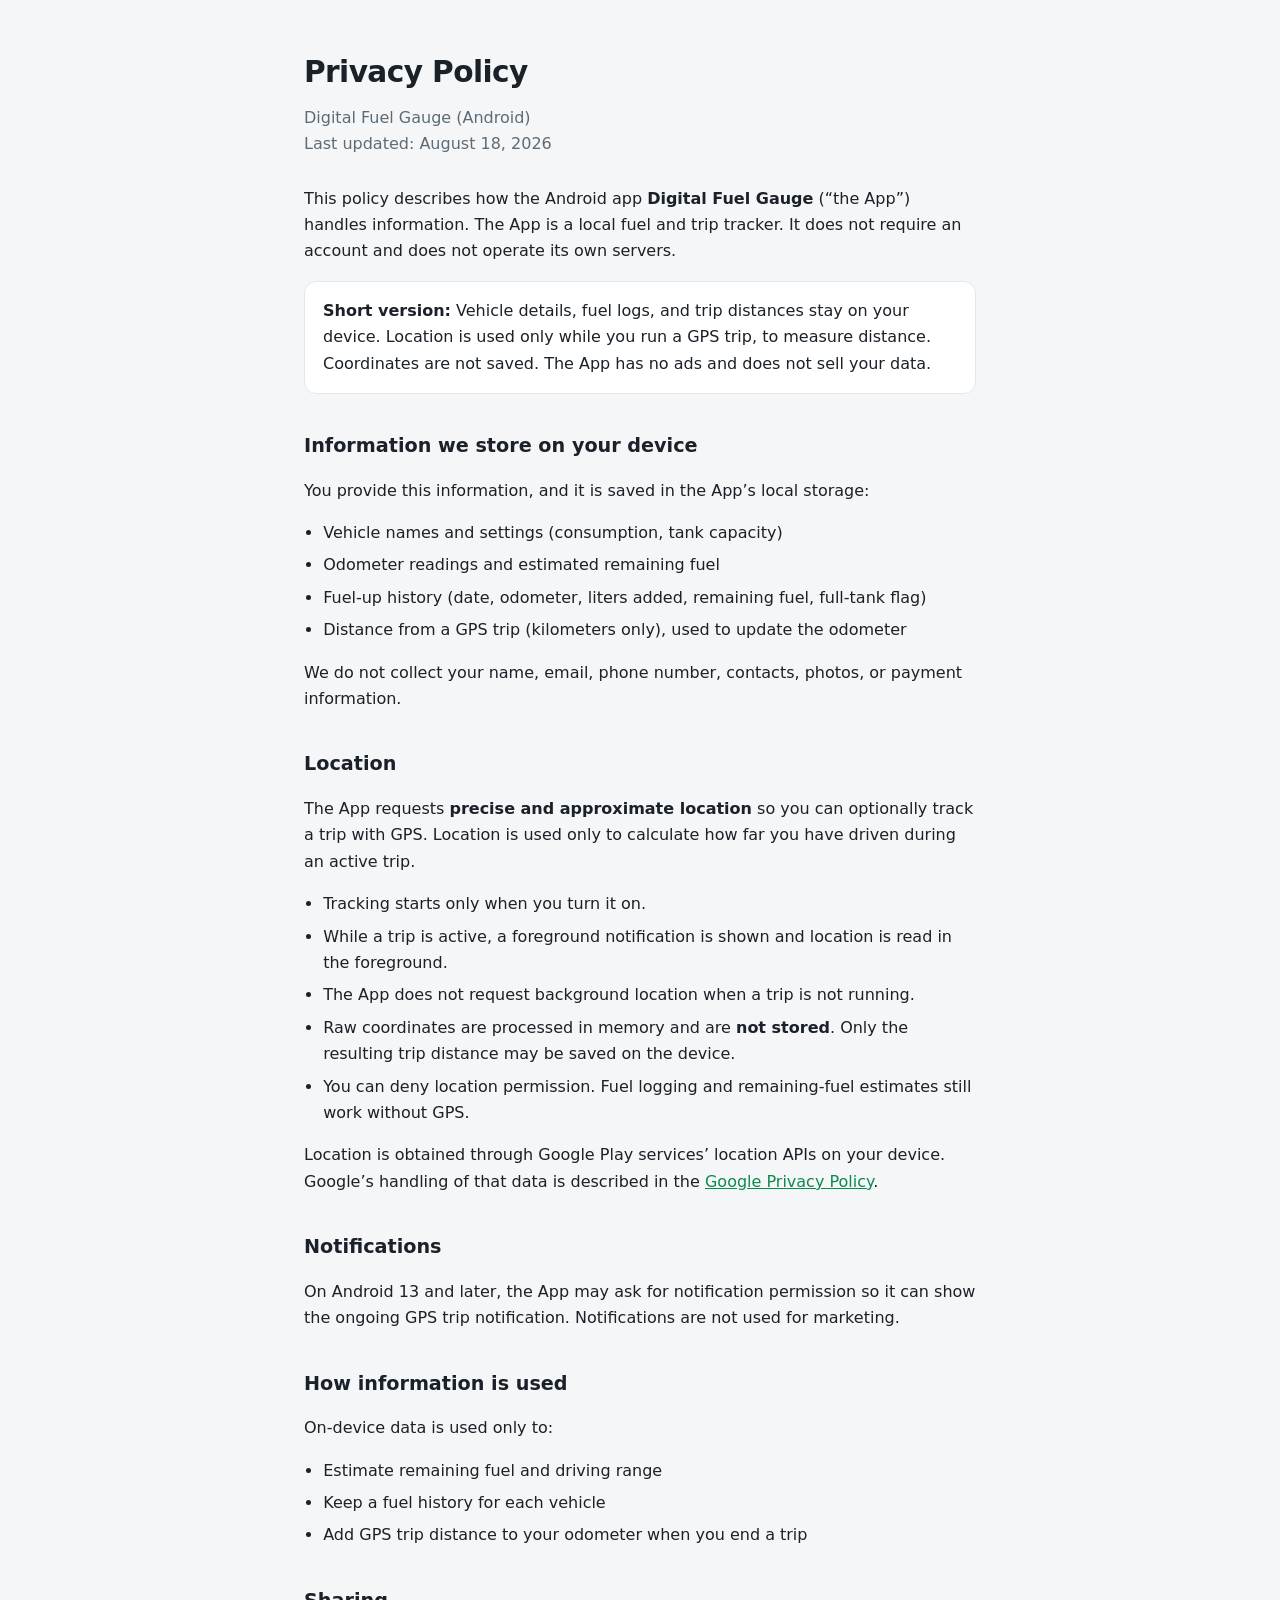
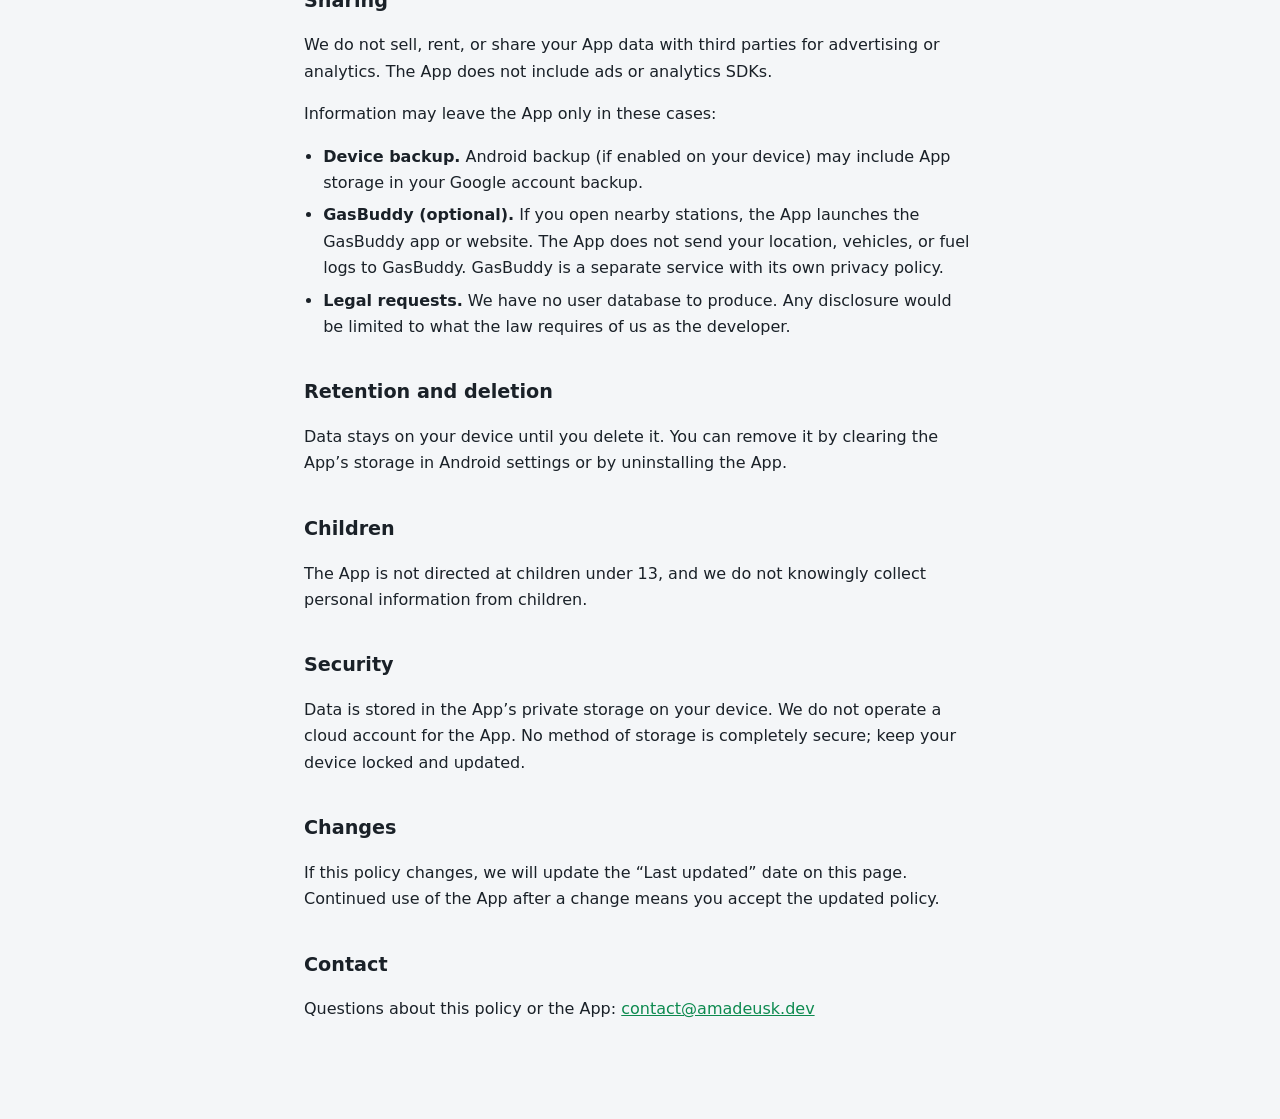
==== docs/privacy-policy.html @ 01e34316 "Add a Play Store privacy policy and link it from the README." ====
<!DOCTYPE html>
<html lang="en">
<head>
  <meta charset="utf-8">
  <meta name="viewport" content="width=device-width, initial-scale=1">
  <title>Privacy Policy — Digital Fuel Gauge</title>
  <style>
    :root {
      color-scheme: light dark;
      --bg: #0f1419;
      --card: #1a2128;
      --text: #e8eef4;
      --muted: #9aa8b4;
      --accent: #3dd68c;
      --line: #2a343d;
    }
    @media (prefers-color-scheme: light) {
      :root {
        --bg: #f4f6f8;
        --card: #ffffff;
        --text: #1a2128;
        --muted: #5c6b76;
        --accent: #0d8a4f;
        --line: #e2e8ed;
      }
    }
    * { box-sizing: border-box; }
    body {
      margin: 0;
      font-family: system-ui, -apple-system, Segoe UI, Roboto, Helvetica, Arial, sans-serif;
      background: var(--bg);
      color: var(--text);
      line-height: 1.65;
    }
    main {
      max-width: 720px;
      margin: 0 auto;
      padding: 48px 24px 80px;
    }
    h1 { font-size: 1.85rem; margin: 0 0 8px; letter-spacing: -0.02em; }
    h2 { font-size: 1.2rem; margin: 36px 0 12px; }
    p, li { color: var(--text); }
    .meta { color: var(--muted); margin: 0 0 28px; }
    .card {
      background: var(--card);
      border: 1px solid var(--line);
      border-radius: 12px;
      padding: 16px 18px;
      margin: 16px 0 24px;
    }
    a { color: var(--accent); }
    ul { padding-left: 1.2rem; }
    li { margin: 6px 0; }
  </style>
</head>
<body>
  <main>
    <h1>Privacy Policy</h1>
    <p class="meta">Digital Fuel Gauge (Android)<br>Last updated: August 18, 2026</p>

    <p>
      This policy describes how the Android app <strong>Digital Fuel Gauge</strong>
      (“the App”) handles information. The App is a local fuel and trip tracker.
      It does not require an account and does not operate its own servers.
    </p>

    <div class="card">
      <strong>Short version:</strong> Vehicle details, fuel logs, and trip
      distances stay on your device. Location is used only while you run a GPS
      trip, to measure distance. Coordinates are not saved. The App has no ads
      and does not sell your data.
    </div>

    <h2>Information we store on your device</h2>
    <p>You provide this information, and it is saved in the App’s local storage:</p>
    <ul>
      <li>Vehicle names and settings (consumption, tank capacity)</li>
      <li>Odometer readings and estimated remaining fuel</li>
      <li>Fuel-up history (date, odometer, liters added, remaining fuel, full-tank flag)</li>
      <li>Distance from a GPS trip (kilometers only), used to update the odometer</li>
    </ul>
    <p>
      We do not collect your name, email, phone number, contacts, photos, or
      payment information.
    </p>

    <h2>Location</h2>
    <p>
      The App requests <strong>precise and approximate location</strong> so you
      can optionally track a trip with GPS. Location is used only to calculate
      how far you have driven during an active trip.
    </p>
    <ul>
      <li>Tracking starts only when you turn it on.</li>
      <li>While a trip is active, a foreground notification is shown and location is read in the foreground.</li>
      <li>The App does not request background location when a trip is not running.</li>
      <li>Raw coordinates are processed in memory and are <strong>not stored</strong>. Only the resulting trip distance may be saved on the device.</li>
      <li>You can deny location permission. Fuel logging and remaining-fuel estimates still work without GPS.</li>
    </ul>
    <p>
      Location is obtained through Google Play services’ location APIs on your
      device. Google’s handling of that data is described in the
      <a href="https://policies.google.com/privacy">Google Privacy Policy</a>.
    </p>

    <h2>Notifications</h2>
    <p>
      On Android 13 and later, the App may ask for notification permission so it
      can show the ongoing GPS trip notification. Notifications are not used for
      marketing.
    </p>

    <h2>How information is used</h2>
    <p>On-device data is used only to:</p>
    <ul>
      <li>Estimate remaining fuel and driving range</li>
      <li>Keep a fuel history for each vehicle</li>
      <li>Add GPS trip distance to your odometer when you end a trip</li>
    </ul>

    <h2>Sharing</h2>
    <p>
      We do not sell, rent, or share your App data with third parties for
      advertising or analytics. The App does not include ads or analytics SDKs.
    </p>
    <p>Information may leave the App only in these cases:</p>
    <ul>
      <li>
        <strong>Device backup.</strong> Android backup (if enabled on your
        device) may include App storage in your Google account backup.
      </li>
      <li>
        <strong>GasBuddy (optional).</strong> If you open nearby stations, the
        App launches the GasBuddy app or website. The App does not send your
        location, vehicles, or fuel logs to GasBuddy. GasBuddy is a separate
        service with its own privacy policy.
      </li>
      <li>
        <strong>Legal requests.</strong> We have no user database to produce.
        Any disclosure would be limited to what the law requires of us as the
        developer.
      </li>
    </ul>

    <h2>Retention and deletion</h2>
    <p>
      Data stays on your device until you delete it. You can remove it by
      clearing the App’s storage in Android settings or by uninstalling the App.
    </p>

    <h2>Children</h2>
    <p>
      The App is not directed at children under 13, and we do not knowingly
      collect personal information from children.
    </p>

    <h2>Security</h2>
    <p>
      Data is stored in the App’s private storage on your device. We do not
      operate a cloud account for the App. No method of storage is completely
      secure; keep your device locked and updated.
    </p>

    <h2>Changes</h2>
    <p>
      If this policy changes, we will update the “Last updated” date on this
      page. Continued use of the App after a change means you accept the updated
      policy.
    </p>

    <h2>Contact</h2>
    <p>
      Questions about this policy or the App:
      <a href="mailto:contact@amadeusk.dev">contact@amadeusk.dev</a>
    </p>
  </main>
</body>
</html>
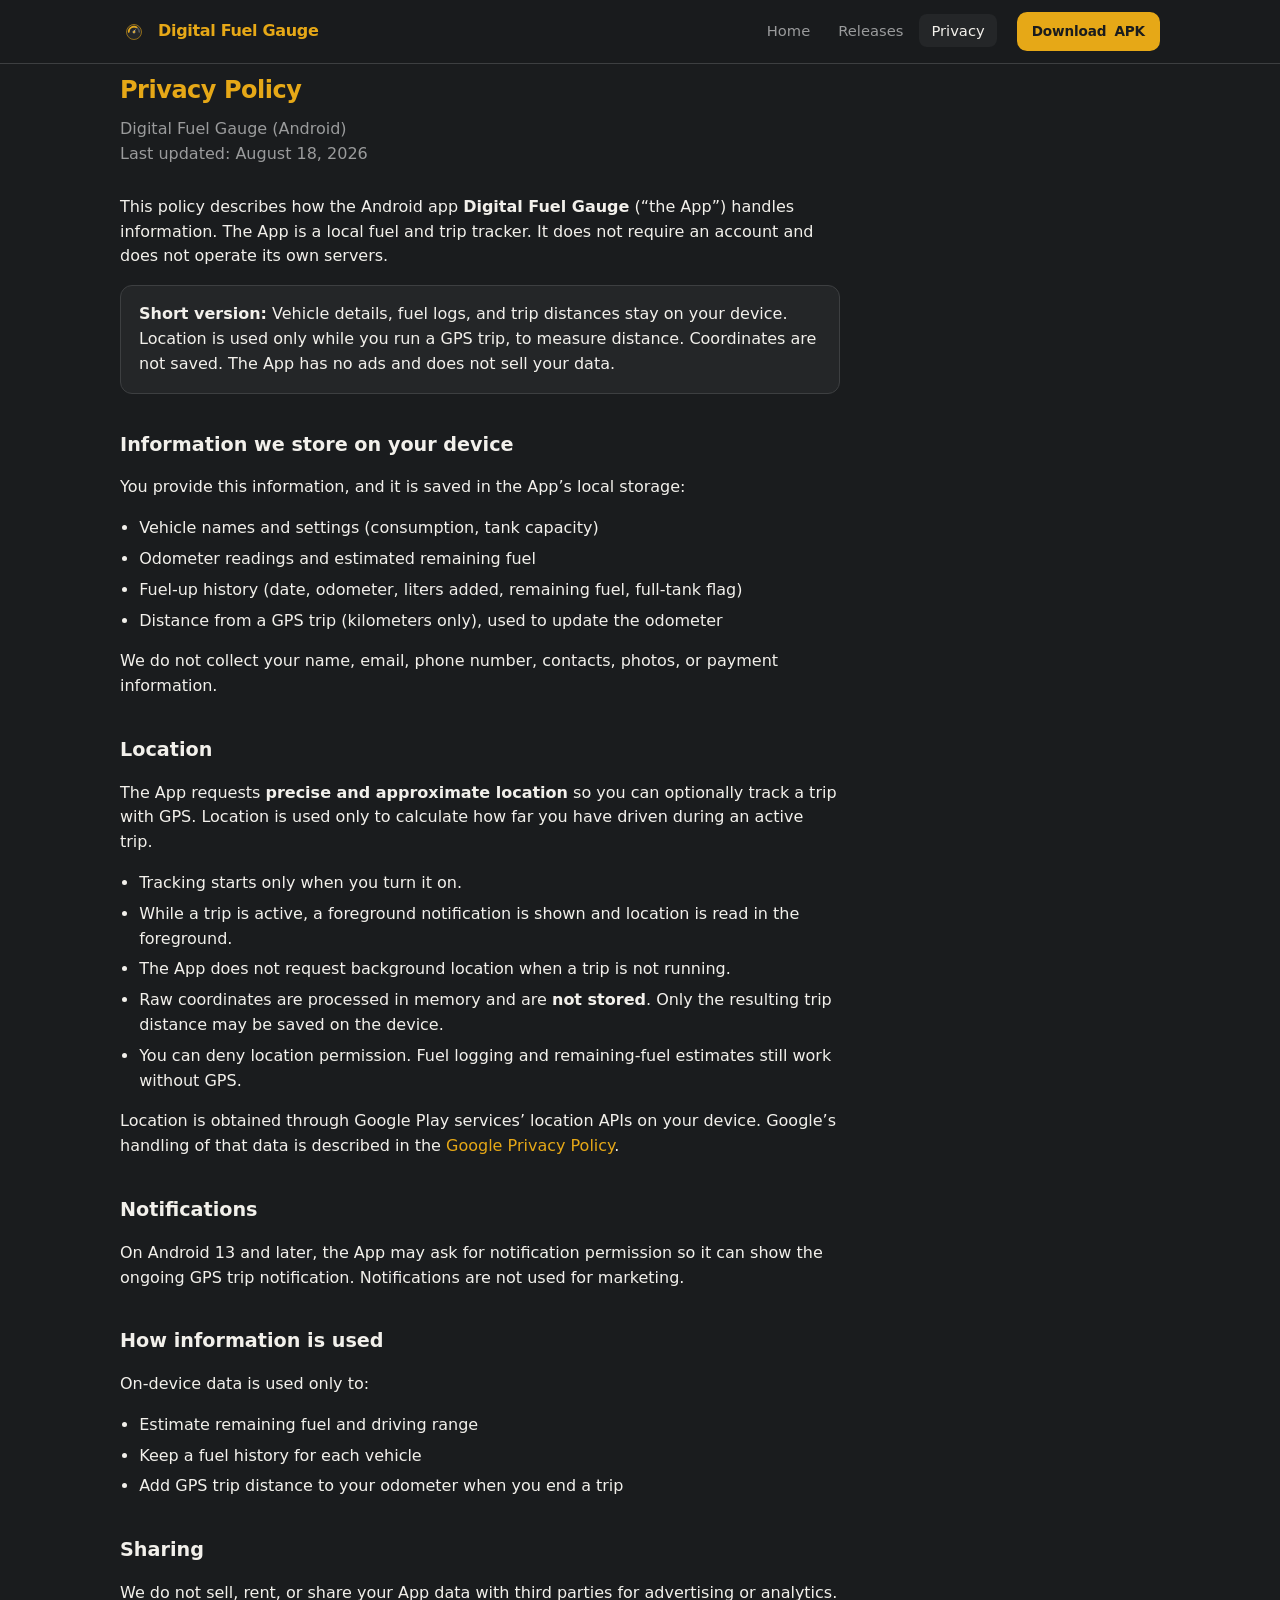
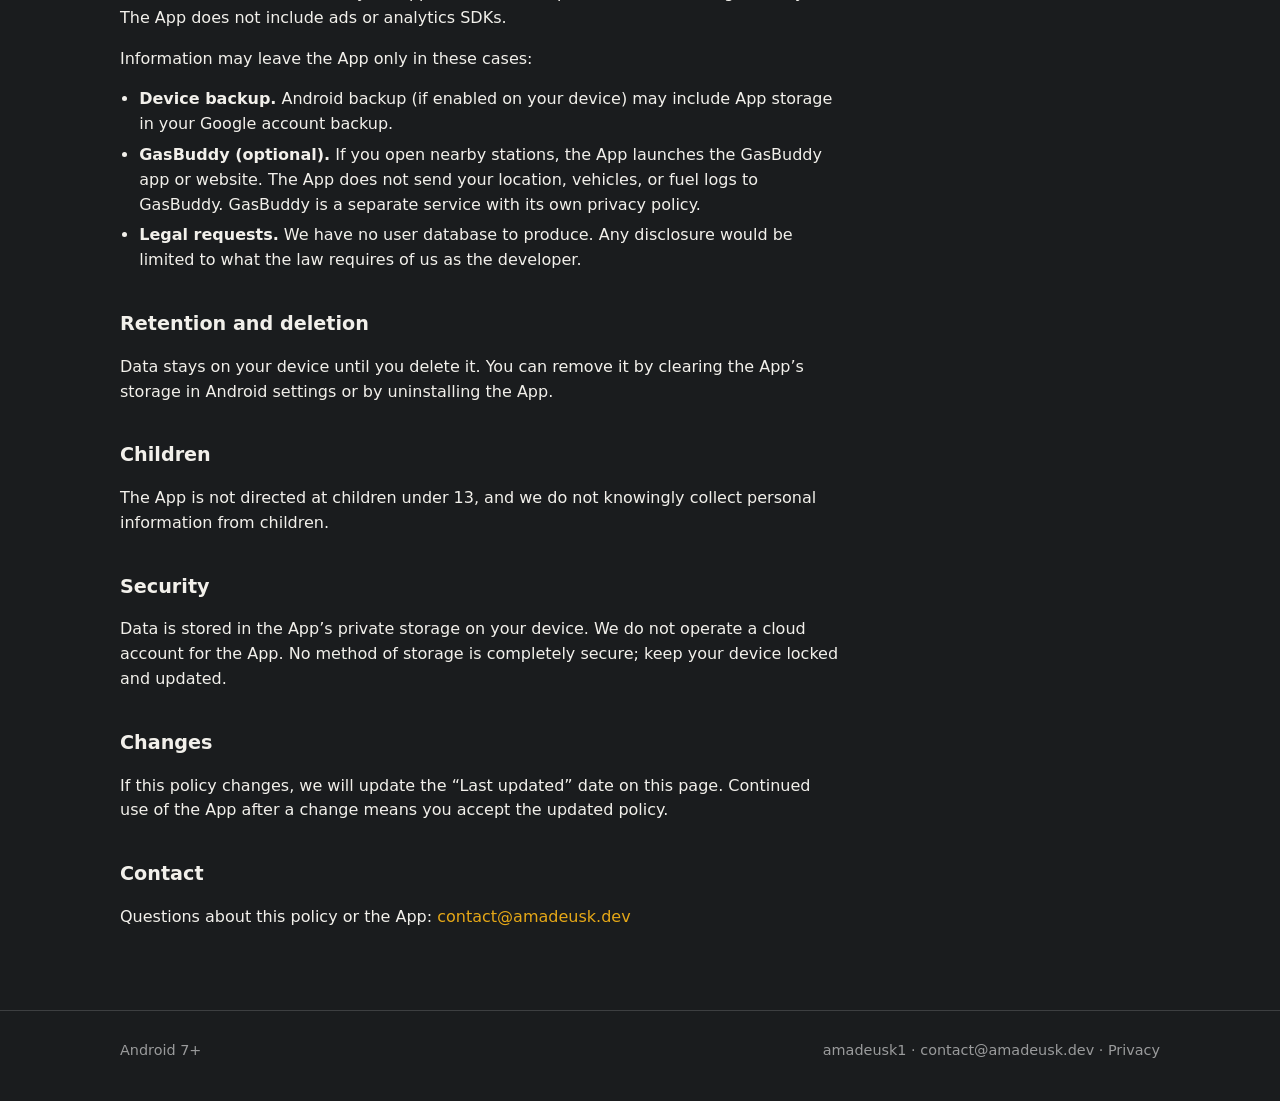
==== commit cf170efb: "Publish a GitHub Pages site for downloads and the privacy policy." ====
--- a/docs/privacy-policy.html
+++ b/docs/privacy-policy.html
@@ -4,175 +4,172 @@
   <meta charset="utf-8">
   <meta name="viewport" content="width=device-width, initial-scale=1">
   <title>Privacy Policy — Digital Fuel Gauge</title>
-  <style>
-    :root {
-      color-scheme: light dark;
-      --bg: #0f1419;
-      --card: #1a2128;
-      --text: #e8eef4;
-      --muted: #9aa8b4;
-      --accent: #3dd68c;
-      --line: #2a343d;
-    }
-    @media (prefers-color-scheme: light) {
-      :root {
-        --bg: #f4f6f8;
-        --card: #ffffff;
-        --text: #1a2128;
-        --muted: #5c6b76;
-        --accent: #0d8a4f;
-        --line: #e2e8ed;
-      }
-    }
-    * { box-sizing: border-box; }
-    body {
-      margin: 0;
-      font-family: system-ui, -apple-system, Segoe UI, Roboto, Helvetica, Arial, sans-serif;
-      background: var(--bg);
-      color: var(--text);
-      line-height: 1.65;
-    }
-    main {
-      max-width: 720px;
-      margin: 0 auto;
-      padding: 48px 24px 80px;
-    }
-    h1 { font-size: 1.85rem; margin: 0 0 8px; letter-spacing: -0.02em; }
-    h2 { font-size: 1.2rem; margin: 36px 0 12px; }
-    p, li { color: var(--text); }
-    .meta { color: var(--muted); margin: 0 0 28px; }
-    .card {
-      background: var(--card);
-      border: 1px solid var(--line);
-      border-radius: 12px;
-      padding: 16px 18px;
-      margin: 16px 0 24px;
-    }
-    a { color: var(--accent); }
-    ul { padding-left: 1.2rem; }
-    li { margin: 6px 0; }
-  </style>
+  <meta name="description" content="Privacy policy for the Digital Fuel Gauge Android app.">
+  <link rel="stylesheet" href="css/site.css">
 </head>
 <body>
-  <main>
-    <h1>Privacy Policy</h1>
-    <p class="meta">Digital Fuel Gauge (Android)<br>Last updated: August 18, 2026</p>
+  <a class="skip" href="#content">Skip to content</a>
+  <header class="site-header">
+    <div class="nav-inner">
+      <a class="brand" href="index.html">
+        <svg viewBox="0 0 108 108" aria-hidden="true">
+          <circle cx="54" cy="54" r="29" fill="#242628"/>
+          <circle cx="54" cy="54" r="29" fill="none" stroke="#e6a817" stroke-width="2.2"/>
+          <path d="M33.5 54 A20.5 20.5 0 0 1 74.5 54" fill="none" stroke="#545658" stroke-width="6.4" stroke-linecap="round"/>
+          <path d="M33.5 54 A20.5 20.5 0 0 1 64.25 36.25" fill="none" stroke="#e6a817" stroke-width="6.4" stroke-linecap="round"/>
+          <path d="M54.06 58.19 L61.7 40.66 L50.34 56.04 Z" fill="#f2f0eb"/>
+          <circle cx="54" cy="54" r="4.6" fill="none" stroke="#f2f0eb" stroke-width="1.35"/>
+          <circle cx="54" cy="54" r="3.7" fill="#e6a817"/>
+        </svg>
+        <span>Digital Fuel Gauge</span>
+      </a>
+      <ul class="nav-links">
+        <li><a href="index.html">Home</a></li>
+        <li><a href="releases.html">Releases</a></li>
+        <li><a href="privacy-policy.html" aria-current="page">Privacy</a></li>
+      </ul>
+      <a class="btn btn-primary btn-sm nav-cta" href="https://github.com/amadeusk1/Digital-Fuel-Gauge/releases/latest">
+        Download <span class="btn-label">APK</span>
+      </a>
+    </div>
+  </header>
 
-    <p>
-      This policy describes how the Android app <strong>Digital Fuel Gauge</strong>
-      (“the App”) handles information. The App is a local fuel and trip tracker.
-      It does not require an account and does not operate its own servers.
-    </p>
+  <main id="content">
+    <div class="wrap">
+      <article class="prose">
+        <h1>Privacy Policy</h1>
+        <p class="meta">Digital Fuel Gauge (Android)<br>Last updated: August 18, 2026</p>
 
-    <div class="card">
-      <strong>Short version:</strong> Vehicle details, fuel logs, and trip
-      distances stay on your device. Location is used only while you run a GPS
-      trip, to measure distance. Coordinates are not saved. The App has no ads
-      and does not sell your data.
+        <p>
+          This policy describes how the Android app <strong>Digital Fuel Gauge</strong>
+          (“the App”) handles information. The App is a local fuel and trip tracker.
+          It does not require an account and does not operate its own servers.
+        </p>
+
+        <div class="callout">
+          <strong>Short version:</strong> Vehicle details, fuel logs, and trip
+          distances stay on your device. Location is used only while you run a GPS
+          trip, to measure distance. Coordinates are not saved. The App has no ads
+          and does not sell your data.
+        </div>
+
+        <h2>Information we store on your device</h2>
+        <p>You provide this information, and it is saved in the App’s local storage:</p>
+        <ul>
+          <li>Vehicle names and settings (consumption, tank capacity)</li>
+          <li>Odometer readings and estimated remaining fuel</li>
+          <li>Fuel-up history (date, odometer, liters added, remaining fuel, full-tank flag)</li>
+          <li>Distance from a GPS trip (kilometers only), used to update the odometer</li>
+        </ul>
+        <p>
+          We do not collect your name, email, phone number, contacts, photos, or
+          payment information.
+        </p>
+
+        <h2>Location</h2>
+        <p>
+          The App requests <strong>precise and approximate location</strong> so you
+          can optionally track a trip with GPS. Location is used only to calculate
+          how far you have driven during an active trip.
+        </p>
+        <ul>
+          <li>Tracking starts only when you turn it on.</li>
+          <li>While a trip is active, a foreground notification is shown and location is read in the foreground.</li>
+          <li>The App does not request background location when a trip is not running.</li>
+          <li>Raw coordinates are processed in memory and are <strong>not stored</strong>. Only the resulting trip distance may be saved on the device.</li>
+          <li>You can deny location permission. Fuel logging and remaining-fuel estimates still work without GPS.</li>
+        </ul>
+        <p>
+          Location is obtained through Google Play services’ location APIs on your
+          device. Google’s handling of that data is described in the
+          <a href="https://policies.google.com/privacy">Google Privacy Policy</a>.
+        </p>
+
+        <h2>Notifications</h2>
+        <p>
+          On Android 13 and later, the App may ask for notification permission so it
+          can show the ongoing GPS trip notification. Notifications are not used for
+          marketing.
+        </p>
+
+        <h2>How information is used</h2>
+        <p>On-device data is used only to:</p>
+        <ul>
+          <li>Estimate remaining fuel and driving range</li>
+          <li>Keep a fuel history for each vehicle</li>
+          <li>Add GPS trip distance to your odometer when you end a trip</li>
+        </ul>
+
+        <h2>Sharing</h2>
+        <p>
+          We do not sell, rent, or share your App data with third parties for
+          advertising or analytics. The App does not include ads or analytics SDKs.
+        </p>
+        <p>Information may leave the App only in these cases:</p>
+        <ul>
+          <li>
+            <strong>Device backup.</strong> Android backup (if enabled on your
+            device) may include App storage in your Google account backup.
+          </li>
+          <li>
+            <strong>GasBuddy (optional).</strong> If you open nearby stations, the
+            App launches the GasBuddy app or website. The App does not send your
+            location, vehicles, or fuel logs to GasBuddy. GasBuddy is a separate
+            service with its own privacy policy.
+          </li>
+          <li>
+            <strong>Legal requests.</strong> We have no user database to produce.
+            Any disclosure would be limited to what the law requires of us as the
+            developer.
+          </li>
+        </ul>
+
+        <h2>Retention and deletion</h2>
+        <p>
+          Data stays on your device until you delete it. You can remove it by
+          clearing the App’s storage in Android settings or by uninstalling the App.
+        </p>
+
+        <h2>Children</h2>
+        <p>
+          The App is not directed at children under 13, and we do not knowingly
+          collect personal information from children.
+        </p>
+
+        <h2>Security</h2>
+        <p>
+          Data is stored in the App’s private storage on your device. We do not
+          operate a cloud account for the App. No method of storage is completely
+          secure; keep your device locked and updated.
+        </p>
+
+        <h2>Changes</h2>
+        <p>
+          If this policy changes, we will update the “Last updated” date on this
+          page. Continued use of the App after a change means you accept the updated
+          policy.
+        </p>
+
+        <h2>Contact</h2>
+        <p>
+          Questions about this policy or the App:
+          <a href="mailto:contact@amadeusk.dev">contact@amadeusk.dev</a>
+        </p>
+      </article>
     </div>
+  </main>
 
-    <h2>Information we store on your device</h2>
-    <p>You provide this information, and it is saved in the App’s local storage:</p>
-    <ul>
-      <li>Vehicle names and settings (consumption, tank capacity)</li>
-      <li>Odometer readings and estimated remaining fuel</li>
-      <li>Fuel-up history (date, odometer, liters added, remaining fuel, full-tank flag)</li>
-      <li>Distance from a GPS trip (kilometers only), used to update the odometer</li>
-    </ul>
-    <p>
-      We do not collect your name, email, phone number, contacts, photos, or
-      payment information.
-    </p>
-
-    <h2>Location</h2>
-    <p>
-      The App requests <strong>precise and approximate location</strong> so you
-      can optionally track a trip with GPS. Location is used only to calculate
-      how far you have driven during an active trip.
-    </p>
-    <ul>
-      <li>Tracking starts only when you turn it on.</li>
-      <li>While a trip is active, a foreground notification is shown and location is read in the foreground.</li>
-      <li>The App does not request background location when a trip is not running.</li>
-      <li>Raw coordinates are processed in memory and are <strong>not stored</strong>. Only the resulting trip distance may be saved on the device.</li>
-      <li>You can deny location permission. Fuel logging and remaining-fuel estimates still work without GPS.</li>
-    </ul>
-    <p>
-      Location is obtained through Google Play services’ location APIs on your
-      device. Google’s handling of that data is described in the
-      <a href="https://policies.google.com/privacy">Google Privacy Policy</a>.
-    </p>
-
-    <h2>Notifications</h2>
-    <p>
-      On Android 13 and later, the App may ask for notification permission so it
-      can show the ongoing GPS trip notification. Notifications are not used for
-      marketing.
-    </p>
-
-    <h2>How information is used</h2>
-    <p>On-device data is used only to:</p>
-    <ul>
-      <li>Estimate remaining fuel and driving range</li>
-      <li>Keep a fuel history for each vehicle</li>
-      <li>Add GPS trip distance to your odometer when you end a trip</li>
-    </ul>
-
-    <h2>Sharing</h2>
-    <p>
-      We do not sell, rent, or share your App data with third parties for
-      advertising or analytics. The App does not include ads or analytics SDKs.
-    </p>
-    <p>Information may leave the App only in these cases:</p>
-    <ul>
-      <li>
-        <strong>Device backup.</strong> Android backup (if enabled on your
-        device) may include App storage in your Google account backup.
-      </li>
-      <li>
-        <strong>GasBuddy (optional).</strong> If you open nearby stations, the
-        App launches the GasBuddy app or website. The App does not send your
-        location, vehicles, or fuel logs to GasBuddy. GasBuddy is a separate
-        service with its own privacy policy.
-      </li>
-      <li>
-        <strong>Legal requests.</strong> We have no user database to produce.
-        Any disclosure would be limited to what the law requires of us as the
-        developer.
-      </li>
-    </ul>
-
-    <h2>Retention and deletion</h2>
-    <p>
-      Data stays on your device until you delete it. You can remove it by
-      clearing the App’s storage in Android settings or by uninstalling the App.
-    </p>
-
-    <h2>Children</h2>
-    <p>
-      The App is not directed at children under 13, and we do not knowingly
-      collect personal information from children.
-    </p>
-
-    <h2>Security</h2>
-    <p>
-      Data is stored in the App’s private storage on your device. We do not
-      operate a cloud account for the App. No method of storage is completely
-      secure; keep your device locked and updated.
-    </p>
-
-    <h2>Changes</h2>
-    <p>
-      If this policy changes, we will update the “Last updated” date on this
-      page. Continued use of the App after a change means you accept the updated
-      policy.
-    </p>
-
-    <h2>Contact</h2>
-    <p>
-      Questions about this policy or the App:
-      <a href="mailto:contact@amadeusk.dev">contact@amadeusk.dev</a>
-    </p>
-  </main>
+  <footer class="site-footer">
+    <div class="wrap footer-inner">
+      <span>Android 7+</span>
+      <span>
+        <a href="https://github.com/amadeusk1">amadeusk1</a>
+        ·
+        <a href="mailto:contact@amadeusk.dev">contact@amadeusk.dev</a>
+        ·
+        <a href="privacy-policy.html">Privacy</a>
+      </span>
+    </div>
+  </footer>
 </body>
 </html>
--- a/docs/css/site.css
+++ b/docs/css/site.css
@@ -0,0 +1,631 @@
+:root {
+  color-scheme: dark;
+  --bg: #1a1c1e;
+  --surface: #242628;
+  --primary: #e6a817;
+  --primary-dark: #c4890f;
+  --on-primary: #1a1c1e;
+  --text: #f2f0eb;
+  --muted: #9a9b9c;
+  --error: #ff8a80;
+  --outline: #3d3f41;
+  --glow: #33e6a817;
+  --section: #6b6d6f;
+  --nav-h: 64px;
+}
+
+*,
+*::before,
+*::after {
+  box-sizing: border-box;
+}
+
+html {
+  scroll-behavior: smooth;
+}
+
+body {
+  margin: 0;
+  min-height: 100vh;
+  font-family: system-ui, -apple-system, "Segoe UI", Roboto, Helvetica, Arial, sans-serif;
+  background: var(--bg);
+  color: var(--text);
+  line-height: 1.55;
+}
+
+img,
+svg {
+  display: block;
+  max-width: 100%;
+}
+
+a {
+  color: var(--primary);
+  text-decoration: none;
+}
+
+a:hover {
+  text-decoration: underline;
+}
+
+.skip {
+  position: absolute;
+  left: -999px;
+  top: 0;
+  background: var(--primary);
+  color: var(--on-primary);
+  padding: 8px 12px;
+  z-index: 100;
+}
+
+.skip:focus {
+  left: 12px;
+  top: 12px;
+}
+
+.site-header {
+  position: sticky;
+  top: 0;
+  z-index: 20;
+  height: var(--nav-h);
+  background: rgba(26, 28, 30, 0.92);
+  border-bottom: 1px solid var(--outline);
+  backdrop-filter: blur(12px);
+}
+
+.nav-inner {
+  max-width: 1080px;
+  height: 100%;
+  margin: 0 auto;
+  padding: 0 20px;
+  display: flex;
+  align-items: center;
+  gap: 20px;
+}
+
+.brand {
+  display: flex;
+  align-items: center;
+  gap: 10px;
+  color: var(--primary);
+  font-weight: 700;
+  letter-spacing: -0.02em;
+  white-space: nowrap;
+  text-decoration: none;
+}
+
+.brand:hover {
+  text-decoration: none;
+  color: var(--primary);
+}
+
+.brand svg {
+  width: 28px;
+  height: 28px;
+  flex-shrink: 0;
+}
+
+.nav-links {
+  display: flex;
+  align-items: center;
+  gap: 4px;
+  margin: 0 0 0 auto;
+  list-style: none;
+  padding: 0;
+}
+
+.nav-links li {
+  list-style: none;
+}
+
+.nav-links a {
+  color: var(--muted);
+  font-size: 0.92rem;
+  padding: 8px 12px;
+  border-radius: 8px;
+  text-decoration: none;
+}
+
+.nav-links a:hover,
+.nav-links a[aria-current="page"] {
+  color: var(--text);
+  background: var(--surface);
+  text-decoration: none;
+}
+
+.btn {
+  display: inline-flex;
+  align-items: center;
+  justify-content: center;
+  gap: 8px;
+  border-radius: 10px;
+  padding: 12px 18px;
+  font-weight: 700;
+  font-size: 0.95rem;
+  border: 1px solid transparent;
+  cursor: pointer;
+  text-decoration: none;
+  letter-spacing: -0.01em;
+}
+
+.btn:hover {
+  text-decoration: none;
+}
+
+.btn-primary {
+  background: var(--primary);
+  color: var(--on-primary);
+}
+
+.btn-primary:hover {
+  background: var(--primary-dark);
+  color: var(--on-primary);
+}
+
+.btn-ghost {
+  background: transparent;
+  color: var(--primary);
+  border-color: var(--primary);
+}
+
+.btn-ghost:hover {
+  background: var(--glow);
+}
+
+.btn-sm {
+  padding: 8px 14px;
+  font-size: 0.85rem;
+}
+
+.nav-cta {
+  flex-shrink: 0;
+}
+
+.wrap {
+  max-width: 1080px;
+  margin: 0 auto;
+  padding: 0 20px;
+}
+
+main {
+  overflow: hidden;
+}
+
+.hero {
+  display: grid;
+  grid-template-columns: 1.1fr 0.9fr;
+  gap: 48px;
+  align-items: center;
+  padding: 56px 0 24px;
+}
+
+.kicker {
+  color: var(--primary);
+  font-size: 0.8rem;
+  font-weight: 700;
+  letter-spacing: 0.12em;
+  text-transform: uppercase;
+  margin: 0 0 12px;
+}
+
+.hero h1,
+.page-hero h1 {
+  margin: 0 0 16px;
+  color: var(--primary);
+  font-size: clamp(2rem, 4vw, 3.1rem);
+  letter-spacing: -0.03em;
+  line-height: 1.1;
+}
+
+.lede {
+  margin: 0 0 28px;
+  color: var(--text);
+  font-size: 1.15rem;
+  max-width: 38rem;
+}
+
+.hero-actions {
+  display: flex;
+  flex-wrap: wrap;
+  gap: 12px;
+}
+
+.hero-note {
+  margin: 16px 0 0;
+  color: var(--muted);
+  font-size: 0.92rem;
+}
+
+.phone {
+  justify-self: center;
+  width: min(300px, 100%);
+  background: #111314;
+  border: 1px solid var(--outline);
+  border-radius: 36px;
+  padding: 12px 10px 18px;
+  box-shadow:
+    0 0 0 1px #2a2c2e,
+    0 24px 80px var(--glow),
+    0 0 120px rgba(230, 168, 23, 0.12);
+  position: relative;
+}
+
+.phone-bar {
+  height: 18px;
+  display: flex;
+  justify-content: center;
+  margin-bottom: 8px;
+}
+
+.phone-bar span {
+  width: 72px;
+  height: 8px;
+  background: #0c0d0e;
+  border-radius: 8px;
+}
+
+.phone-screen {
+  background: var(--bg);
+  border-radius: 24px;
+  padding: 14px 16px 22px;
+}
+
+.phone-top {
+  display: grid;
+  grid-template-columns: 28px 1fr 56px;
+  align-items: center;
+  margin-bottom: 8px;
+}
+
+.phone-top .title {
+  text-align: center;
+  color: var(--primary);
+  font-weight: 700;
+  font-size: 0.78rem;
+  letter-spacing: -0.02em;
+}
+
+.phone-icon {
+  width: 22px;
+  height: 22px;
+  color: var(--primary);
+}
+
+.phone-icon.right {
+  justify-self: end;
+}
+
+.phone-icons {
+  display: flex;
+  gap: 6px;
+  justify-content: flex-end;
+}
+
+.gauge-wrap {
+  padding: 4px 4px 0;
+}
+
+.phone-status {
+  text-align: center;
+  margin-top: -4px;
+}
+
+.phone-status .liters {
+  font-size: 1.05rem;
+  font-weight: 700;
+  color: var(--text);
+}
+
+.phone-status .range {
+  color: var(--muted);
+  font-size: 0.82rem;
+  margin-top: 2px;
+}
+
+.phone-btn {
+  margin: 16px 8px 0;
+  background: var(--primary);
+  color: var(--on-primary);
+  text-align: center;
+  border-radius: 10px;
+  padding: 10px;
+  font-weight: 700;
+  font-size: 0.85rem;
+}
+
+.section {
+  padding: 56px 0;
+}
+
+.section h2 {
+  margin: 0 0 8px;
+  font-size: 1.65rem;
+  letter-spacing: -0.02em;
+}
+
+.section-intro {
+  color: var(--muted);
+  margin: 0 0 28px;
+  max-width: 40rem;
+}
+
+.grid-3 {
+  display: grid;
+  grid-template-columns: repeat(3, 1fr);
+  gap: 16px;
+}
+
+.card {
+  background: var(--surface);
+  border: 1px solid var(--outline);
+  border-radius: 14px;
+  padding: 20px 18px;
+}
+
+.card h3 {
+  margin: 12px 0 8px;
+  font-size: 1.05rem;
+  letter-spacing: -0.01em;
+}
+
+.card p {
+  margin: 0;
+  color: var(--muted);
+  font-size: 0.95rem;
+}
+
+.card-icon {
+  width: 36px;
+  height: 36px;
+  color: var(--primary);
+}
+
+.steps {
+  display: grid;
+  grid-template-columns: repeat(3, 1fr);
+  gap: 16px;
+  counter-reset: step;
+}
+
+.step {
+  background: var(--surface);
+  border: 1px solid var(--outline);
+  border-radius: 14px;
+  padding: 20px 18px;
+}
+
+.step::before {
+  counter-increment: step;
+  content: counter(step);
+  display: inline-flex;
+  align-items: center;
+  justify-content: center;
+  width: 28px;
+  height: 28px;
+  border-radius: 50%;
+  background: var(--glow);
+  color: var(--primary);
+  font-weight: 700;
+  font-size: 0.85rem;
+  margin-bottom: 12px;
+}
+
+.step h3 {
+  margin: 0 0 8px;
+  font-size: 1.05rem;
+}
+
+.step p {
+  margin: 0;
+  color: var(--muted);
+  font-size: 0.95rem;
+}
+
+.install-grid {
+  display: grid;
+  grid-template-columns: 1.2fr 0.8fr;
+  gap: 16px;
+}
+
+.note {
+  color: var(--muted);
+  font-size: 0.95rem;
+}
+
+code,
+.mono {
+  font-family: ui-monospace, SFMono-Regular, Menlo, Consolas, monospace;
+  font-size: 0.88em;
+  color: var(--primary);
+}
+
+.site-footer {
+  border-top: 1px solid var(--outline);
+  padding: 28px 0 40px;
+  color: var(--muted);
+  font-size: 0.9rem;
+}
+
+.footer-inner {
+  display: flex;
+  flex-wrap: wrap;
+  gap: 8px 20px;
+  justify-content: space-between;
+  align-items: center;
+}
+
+.footer-inner a {
+  color: var(--muted);
+}
+
+.footer-inner a:hover {
+  color: var(--primary);
+}
+
+.page-hero {
+  padding: 40px 0 8px;
+}
+
+.page-hero p {
+  color: var(--muted);
+  max-width: 40rem;
+}
+
+.prose {
+  max-width: 720px;
+  padding: 8px 0 64px;
+}
+
+.prose h1 {
+  color: var(--primary);
+  letter-spacing: -0.02em;
+  margin: 0 0 8px;
+}
+
+.prose h2 {
+  font-size: 1.2rem;
+  margin: 36px 0 12px;
+}
+
+.prose .meta {
+  color: var(--muted);
+  margin: 0 0 28px;
+}
+
+.prose .callout {
+  background: var(--surface);
+  border: 1px solid var(--outline);
+  border-radius: 12px;
+  padding: 16px 18px;
+  margin: 16px 0 24px;
+}
+
+.prose ul {
+  padding-left: 1.2rem;
+}
+
+.prose li {
+  margin: 6px 0;
+}
+
+.release-list {
+  display: flex;
+  flex-direction: column;
+  gap: 16px;
+  padding: 12px 0 72px;
+}
+
+.release {
+  background: var(--surface);
+  border: 1px solid var(--outline);
+  border-radius: 14px;
+  padding: 22px 22px 18px;
+}
+
+.release.latest {
+  box-shadow: 0 0 0 1px var(--primary), 0 16px 48px var(--glow);
+}
+
+.release-head {
+  display: flex;
+  flex-wrap: wrap;
+  gap: 12px 16px;
+  align-items: flex-start;
+  justify-content: space-between;
+  margin-bottom: 12px;
+}
+
+.release-head h2 {
+  margin: 0;
+  font-size: 1.25rem;
+  letter-spacing: -0.02em;
+}
+
+.badge {
+  display: inline-block;
+  background: var(--primary);
+  color: var(--on-primary);
+  font-size: 0.72rem;
+  font-weight: 700;
+  letter-spacing: 0.06em;
+  text-transform: uppercase;
+  padding: 3px 8px;
+  border-radius: 999px;
+  margin-left: 8px;
+  vertical-align: middle;
+}
+
+.release-meta {
+  color: var(--muted);
+  font-size: 0.9rem;
+  margin: 4px 0 0;
+}
+
+.release-notes {
+  color: var(--text);
+  font-size: 0.95rem;
+}
+
+.release-notes h1,
+.release-notes h2,
+.release-notes h3 {
+  font-size: 1rem;
+  margin: 14px 0 8px;
+  color: var(--text);
+}
+
+.release-notes p {
+  margin: 0 0 10px;
+  color: var(--muted);
+}
+
+.release-notes ul {
+  margin: 0 0 10px;
+  padding-left: 1.2rem;
+  color: var(--muted);
+}
+
+.release-notes li {
+  margin: 4px 0;
+}
+
+.release-status,
+.release-error {
+  color: var(--muted);
+  padding: 24px 0 72px;
+}
+
+.release-error {
+  color: var(--error);
+}
+
+@media (max-width: 860px) {
+  .hero,
+  .install-grid {
+    grid-template-columns: 1fr;
+  }
+
+  .grid-3,
+  .steps {
+    grid-template-columns: 1fr;
+  }
+
+  .hero {
+    padding-top: 32px;
+  }
+
+  .nav-cta .btn-label {
+    display: none;
+  }
+}
+
+@media (max-width: 640px) {
+  .nav-links a {
+    padding: 8px 8px;
+    font-size: 0.85rem;
+  }
+
+  .brand span {
+    display: none;
+  }
+}
